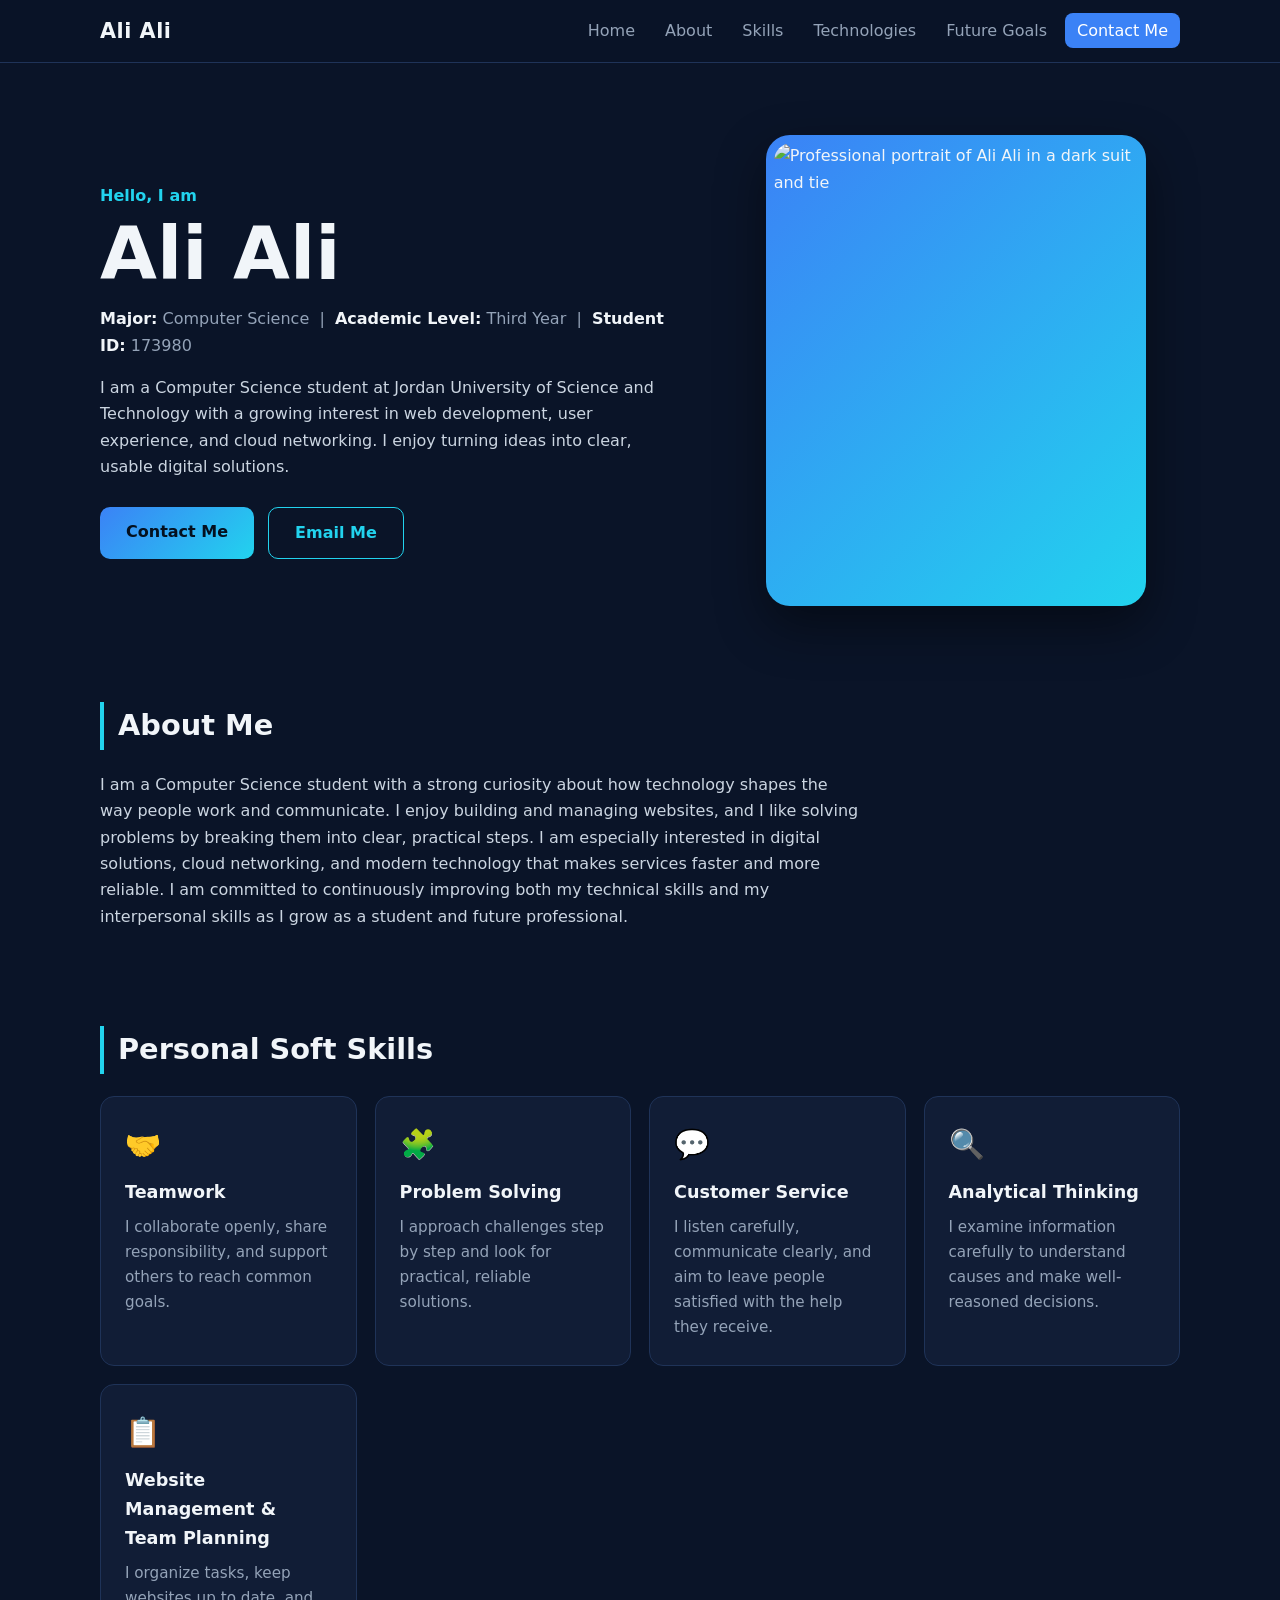
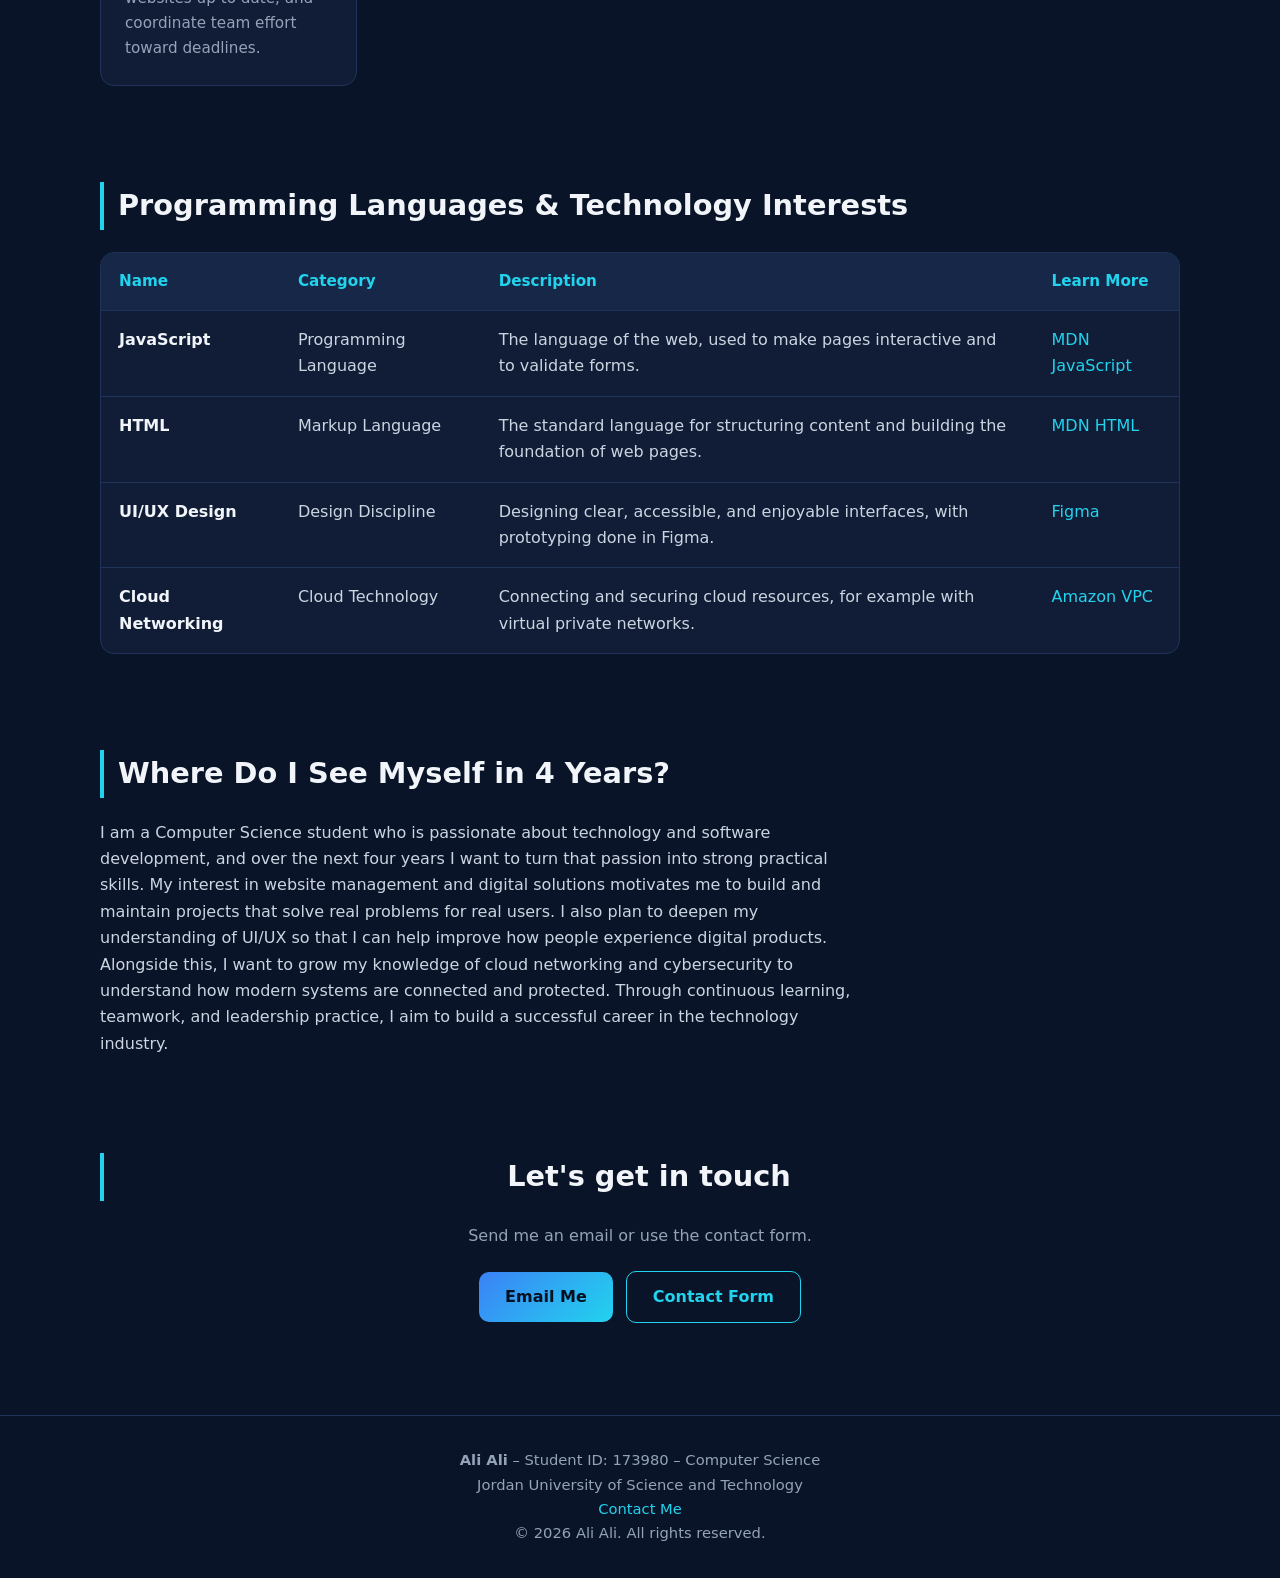
==== index.html @ 2b7547d5 "Add files via upload" ====
<!DOCTYPE html>
<html lang="en">
<head>
  <meta charset="UTF-8">
  <meta name="viewport" content="width=device-width, initial-scale=1">
  
  <title>SID 173980 | ALI H ALI</title>
  <meta name="description" content="Portfolio of Ali Ali, Computer Science student at JUST.">
  <link rel="stylesheet" href="style.css">
  <script src="script.js" defer></script>
</head>
<body>
  <header class="site-header">
    <nav class="nav" aria-label="Main navigation">
      <a class="brand" href="index.html">Ali Ali</a>
      <button class="nav-toggle" aria-label="Toggle menu" aria-expanded="false">&#9776;</button>
      <ul class="nav-links">
        <li><a href="index.html">Home</a></li>
        <li><a href="#about">About</a></li>
        <li><a href="#skills">Skills</a></li>
        <li><a href="#technologies">Technologies</a></li>
        <li><a href="#future-goals">Future Goals</a></li>
        <li><a class="nav-cta" href="contact.html">Contact Me</a></li>
      </ul>
    </nav>
  </header>

  <main>
    <!-- HERO -->
    <section class="hero container" id="home">
      <div class="hero-text">
        <p class="kicker">Hello, I am</p>
        <h1>Ali Ali</h1>
        <p class="hero-meta"><strong>Major:</strong> Computer Science &nbsp;|&nbsp; <strong>Academic Level:</strong> Third Year &nbsp;|&nbsp; <strong>Student ID:</strong> 173980</p>
        <p class="lead">I am a Computer Science student at Jordan University of Science and Technology with a growing interest in web development, user experience, and cloud networking. I enjoy turning ideas into clear, usable digital solutions.</p>
        <div class="hero-actions">
          <a class="btn" href="contact.html">Contact Me</a>
          <a class="btn btn-ghost" href="mailto:YOUR_UNIVERSITY_EMAIL@cit.just.edu.jo" data-email-link>Email Me</a>
        </div>
      </div>
      <figure class="photo-frame">
        <img src="images/profile.png" alt="Professional portrait of Ali Ali in a dark suit and tie">
      </figure>
    </section>

    <section class="section container" id="about">
      <h2>About Me</h2>
      <p class="prose">I am a Computer Science student with a strong curiosity about how technology shapes the way people work and communicate. I enjoy building and managing websites, and I like solving problems by breaking them into clear, practical steps. I am especially interested in digital solutions, cloud networking, and modern technology that makes services faster and more reliable. I am committed to continuously improving both my technical skills and my interpersonal skills as I grow as a student and future professional.</p>
    </section>

    <section class="section container" id="skills">
      <h2>Personal Soft Skills</h2>
      <div class="cards">
        <article class="card"><span class="icon" aria-hidden="true">&#129309;</span><h3>Teamwork</h3><p>I collaborate openly, share responsibility, and support others to reach common goals.</p></article>
        <article class="card"><span class="icon" aria-hidden="true">&#129513;</span><h3>Problem Solving</h3><p>I approach challenges step by step and look for practical, reliable solutions.</p></article>
        <article class="card"><span class="icon" aria-hidden="true">&#128172;</span><h3>Customer Service</h3><p>I listen carefully, communicate clearly, and aim to leave people satisfied with the help they receive.</p></article>
        <article class="card"><span class="icon" aria-hidden="true">&#128269;</span><h3>Analytical Thinking</h3><p>I examine information carefully to understand causes and make well-reasoned decisions.</p></article>
        <article class="card"><span class="icon" aria-hidden="true">&#128203;</span><h3>Website Management &amp; Team Planning</h3><p>I organize tasks, keep websites up to date, and coordinate team effort toward deadlines.</p></article>
      </div>
    </section>

    <!-- TECHNOLOGIES TABLE -->
    <section class="section container" id="technologies">
      <h2>Programming Languages &amp; Technology Interests</h2>
      <div class="table-wrap">
        <table>
          <caption class="sr-only">Technologies and interests with external learning resources</caption>
          <thead>
            <tr><th scope="col">Name</th><th scope="col">Category</th><th scope="col">Description</th><th scope="col">Learn More</th></tr>
          </thead>
          <tbody>
            <tr>
              <th scope="row">JavaScript</th><td>Programming Language</td>
              <td>The language of the web, used to make pages interactive and to validate forms.</td>
              <td><a href="https://developer.mozilla.org/en-US/docs/Web/JavaScript" target="_blank" rel="noopener noreferrer">MDN JavaScript</a></td>
            </tr>
            <tr>
              <th scope="row">HTML</th><td>Markup Language</td>
              <td>The standard language for structuring content and building the foundation of web pages.</td>
              <td><a href="https://developer.mozilla.org/en-US/docs/Web/HTML" target="_blank" rel="noopener noreferrer">MDN HTML</a></td>
            </tr>
            <tr>
              <th scope="row">UI/UX Design</th><td>Design Discipline</td>
              <td>Designing clear, accessible, and enjoyable interfaces, with prototyping done in Figma.</td>
              <td><a href="https://www.figma.com/" target="_blank" rel="noopener noreferrer">Figma</a></td>
            </tr>
            <tr>
              <th scope="row">Cloud Networking</th><td>Cloud Technology</td>
              <td>Connecting and securing cloud resources, for example with virtual private networks.</td>
              <td><a href="https://aws.amazon.com/vpc/" target="_blank" rel="noopener noreferrer">Amazon VPC</a></td>
            </tr>
          </tbody>
        </table>
      </div>
    </section>

    <!-- FUTURE GOALS: exactly 5 sentences -->
    <section class="section container" id="future-goals">
      <h2>Where Do I See Myself in 4 Years?</h2>
      <p class="prose">I am a Computer Science student who is passionate about technology and software development, and over the next four years I want to turn that passion into strong practical skills. My interest in website management and digital solutions motivates me to build and maintain projects that solve real problems for real users. I also plan to deepen my understanding of UI/UX so that I can help improve how people experience digital products. Alongside this, I want to grow my knowledge of cloud networking and cybersecurity to understand how modern systems are connected and protected. Through continuous learning, teamwork, and leadership practice, I aim to build a successful career in the technology industry.</p>
    </section>

    <section class="section container contact-strip">
      <h2>Let's get in touch</h2>
      <p>Send me an email or use the contact form.</p>
      <a class="btn" href="mailto:YOUR_UNIVERSITY_EMAIL@cit.just.edu.jo" data-email-link>Email Me</a>
      <a class="btn btn-ghost" href="contact.html">Contact Form</a>
    </section>
  </main>

  <footer class="footer">
    <p><strong>Ali Ali</strong> &ndash; Student ID: 173980 &ndash; Computer Science</p>
    <p>Jordan University of Science and Technology</p>
    <p><a href="contact.html">Contact Me</a></p>
    <p>&copy; 2026 Ali Ali. All rights reserved.</p>
  </footer>
</body>
</html>
---- style.css ----
/* ============================================================
   style.css - Ali Ali portfolio
   Palette: navy #0a1428, panel #111d36, cyan #22d3ee, blue #3b82f6,
   text #f1f5f9, muted #94a3b8
   ============================================================ */
:root {
  --bg: #0a1428; --panel: #111d36; --line: #1f3358;
  --cyan: #22d3ee; --blue: #3b82f6; --text: #f1f5f9; --muted: #94a3b8;
}
* { box-sizing: border-box; margin: 0; padding: 0; }
html { scroll-behavior: smooth; scroll-padding-top: 80px; }
body {
  font-family: "Segoe UI", system-ui, -apple-system, Roboto, Arial, sans-serif;
  background: radial-gradient(1200px 600px at 80% -10%, #12285a 0%, var(--bg) 60%);
  background-color: var(--bg);
  color: var(--text); line-height: 1.65;
}
a { color: var(--cyan); text-decoration: none; }
a:hover { text-decoration: underline; }
:focus-visible { outline: 3px solid var(--cyan); outline-offset: 2px; }
.container { width: min(1080px, 92%); margin: 0 auto; }
.sr-only { position: absolute; width: 1px; height: 1px; overflow: hidden; clip: rect(0 0 0 0); }

/* Navigation */
.site-header { position: sticky; top: 0; z-index: 10; background: rgba(10,20,40,.92);
  backdrop-filter: blur(8px); border-bottom: 1px solid var(--line); }
.nav { width: min(1080px, 92%); margin: 0 auto; display: flex; align-items: center;
  justify-content: space-between; padding: 14px 0; }
.brand { font-size: 1.3rem; font-weight: 700; color: var(--text); letter-spacing: .5px; }
.brand:hover { text-decoration: none; color: var(--cyan); }
.nav-links { display: flex; gap: 6px; list-style: none; align-items: center; }
.nav-links a { color: var(--muted); padding: 8px 12px; border-radius: 8px; transition: color .2s, background .2s; }
.nav-links a:hover { color: var(--text); background: var(--panel); text-decoration: none; }
.nav-links .nav-cta { background: var(--blue); color: #fff; }
.nav-links .nav-cta:hover { background: #2563eb; }
.nav-toggle { display: none; background: none; border: 1px solid var(--line); color: var(--text);
  font-size: 1.4rem; padding: 4px 12px; border-radius: 8px; cursor: pointer; }

/* Buttons */
.btn { display: inline-block; background: linear-gradient(135deg, var(--blue), var(--cyan));
  color: #04101f; font-weight: 700; padding: 12px 26px; border: 0; border-radius: 10px;
  font-size: 1rem; cursor: pointer; transition: transform .2s, box-shadow .2s; }
.btn:hover { transform: translateY(-2px); box-shadow: 0 8px 24px rgba(34,211,238,.25); text-decoration: none; }
.btn-ghost { background: transparent; color: var(--cyan); border: 1px solid var(--cyan); }

/* Hero */
.hero { display: grid; grid-template-columns: 1.3fr 1fr; gap: 48px; align-items: center; padding: 72px 0 48px; }
.kicker { color: var(--cyan); font-weight: 600; }
.hero h1 { font-size: clamp(2.8rem, 7vw, 4.6rem); line-height: 1.05; margin: 6px 0 14px; }
.hero-meta { color: var(--muted); margin-bottom: 16px; }
.hero-meta strong { color: var(--text); }
.lead { color: #cbd5e1; max-width: 60ch; margin-bottom: 26px; }
.hero-actions { display: flex; gap: 14px; flex-wrap: wrap; }
.photo-frame { border-radius: 24px; padding: 8px; background: linear-gradient(135deg, var(--blue), var(--cyan));
  box-shadow: 0 20px 50px rgba(0,0,0,.45); max-width: 380px; justify-self: center; }
.photo-frame img { display: block; width: 100%; aspect-ratio: 4 / 5; object-fit: cover;
  object-position: center 25%; border-radius: 18px; }

/* Sections */
.section { padding: 48px 0; }
h2 { font-size: 1.8rem; margin-bottom: 22px; padding-left: 14px; border-left: 4px solid var(--cyan); }
.prose { color: #cbd5e1; max-width: 75ch; }

/* Skill cards */
.cards { display: grid; grid-template-columns: repeat(auto-fit, minmax(230px, 1fr)); gap: 18px; }
.card { background: var(--panel); border: 1px solid var(--line); border-radius: 14px; padding: 24px;
  transition: border-color .2s; }
.card:hover { border-color: var(--cyan); }
.icon { font-size: 1.8rem; display: block; margin-bottom: 10px; }
.card h3 { font-size: 1.1rem; margin-bottom: 8px; }
.card p { color: var(--muted); font-size: .95rem; }

/* Table */
.table-wrap { overflow-x: auto; border: 1px solid var(--line); border-radius: 14px; background: var(--panel); }
table { width: 100%; border-collapse: collapse; min-width: 640px; }
th, td { padding: 16px 18px; text-align: left; border-bottom: 1px solid var(--line); vertical-align: top; }
thead th { background: #162747; color: var(--cyan); font-size: .95rem; }
tbody th { font-weight: 600; }
td { color: #cbd5e1; }
tbody tr:last-child th, tbody tr:last-child td { border-bottom: 0; }
tbody tr:hover { background: #15264a; }

.contact-strip { text-align: center; }
.contact-strip p { color: var(--muted); margin-bottom: 18px; }
.contact-strip .btn { margin: 4px; }

/* Contact page */
.contact-page { padding: 56px 0; max-width: 680px; }
.contact-page h1 { font-size: 2.6rem; margin-bottom: 10px; }
.form-card { background: var(--panel); border: 1px solid var(--line); border-radius: 16px;
  padding: 28px; margin: 28px 0 20px; box-shadow: 0 16px 40px rgba(0,0,0,.35); }
label { display: block; font-weight: 600; margin: 16px 0 6px; }
label:first-child { margin-top: 0; }
input, textarea { width: 100%; background: var(--bg); color: var(--text); border: 1px solid var(--line);
  border-radius: 10px; padding: 12px 14px; font: inherit; transition: border-color .2s, box-shadow .2s; }
input::placeholder, textarea::placeholder { color: #64748b; }
input:focus, textarea:focus { outline: none; border-color: var(--cyan); box-shadow: 0 0 0 3px rgba(34,211,238,.25); }
textarea { resize: vertical; }
form .btn { margin-top: 24px; width: 100%; }

/* Footer */
.footer { border-top: 1px solid var(--line); text-align: center; padding: 32px 4%; color: var(--muted);
  font-size: .92rem; margin-top: 40px; }

/* Responsive */
@media (max-width: 800px) {
  .hero { grid-template-columns: 1fr; padding-top: 40px; }
  .photo-frame { order: -1; max-width: 280px; }
  .nav-toggle { display: block; }
  .nav { flex-wrap: wrap; }
  .nav-links { display: none; flex-direction: column; align-items: stretch; width: 100%; padding-top: 10px; }
  .nav-links.open { display: flex; }
}
@media (prefers-reduced-motion: reduce) { * { transition: none !important; scroll-behavior: auto !important; } }
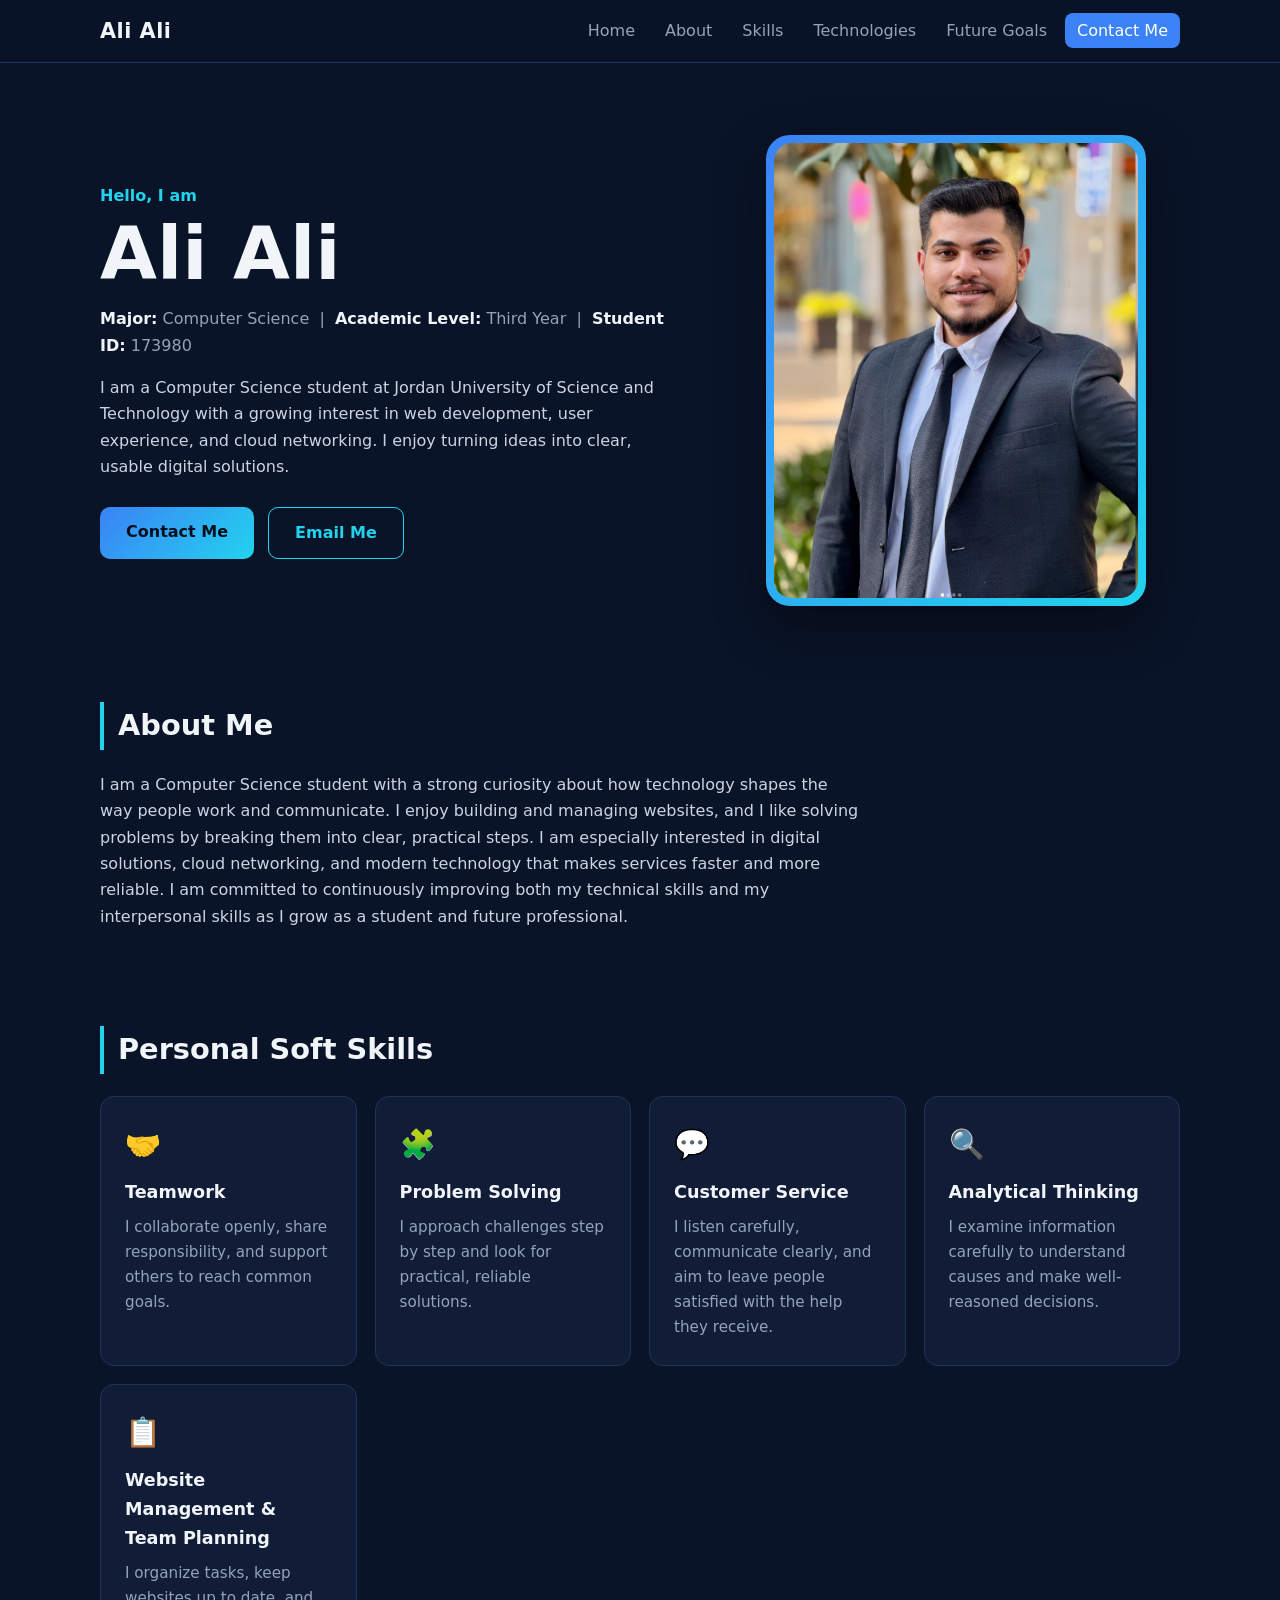
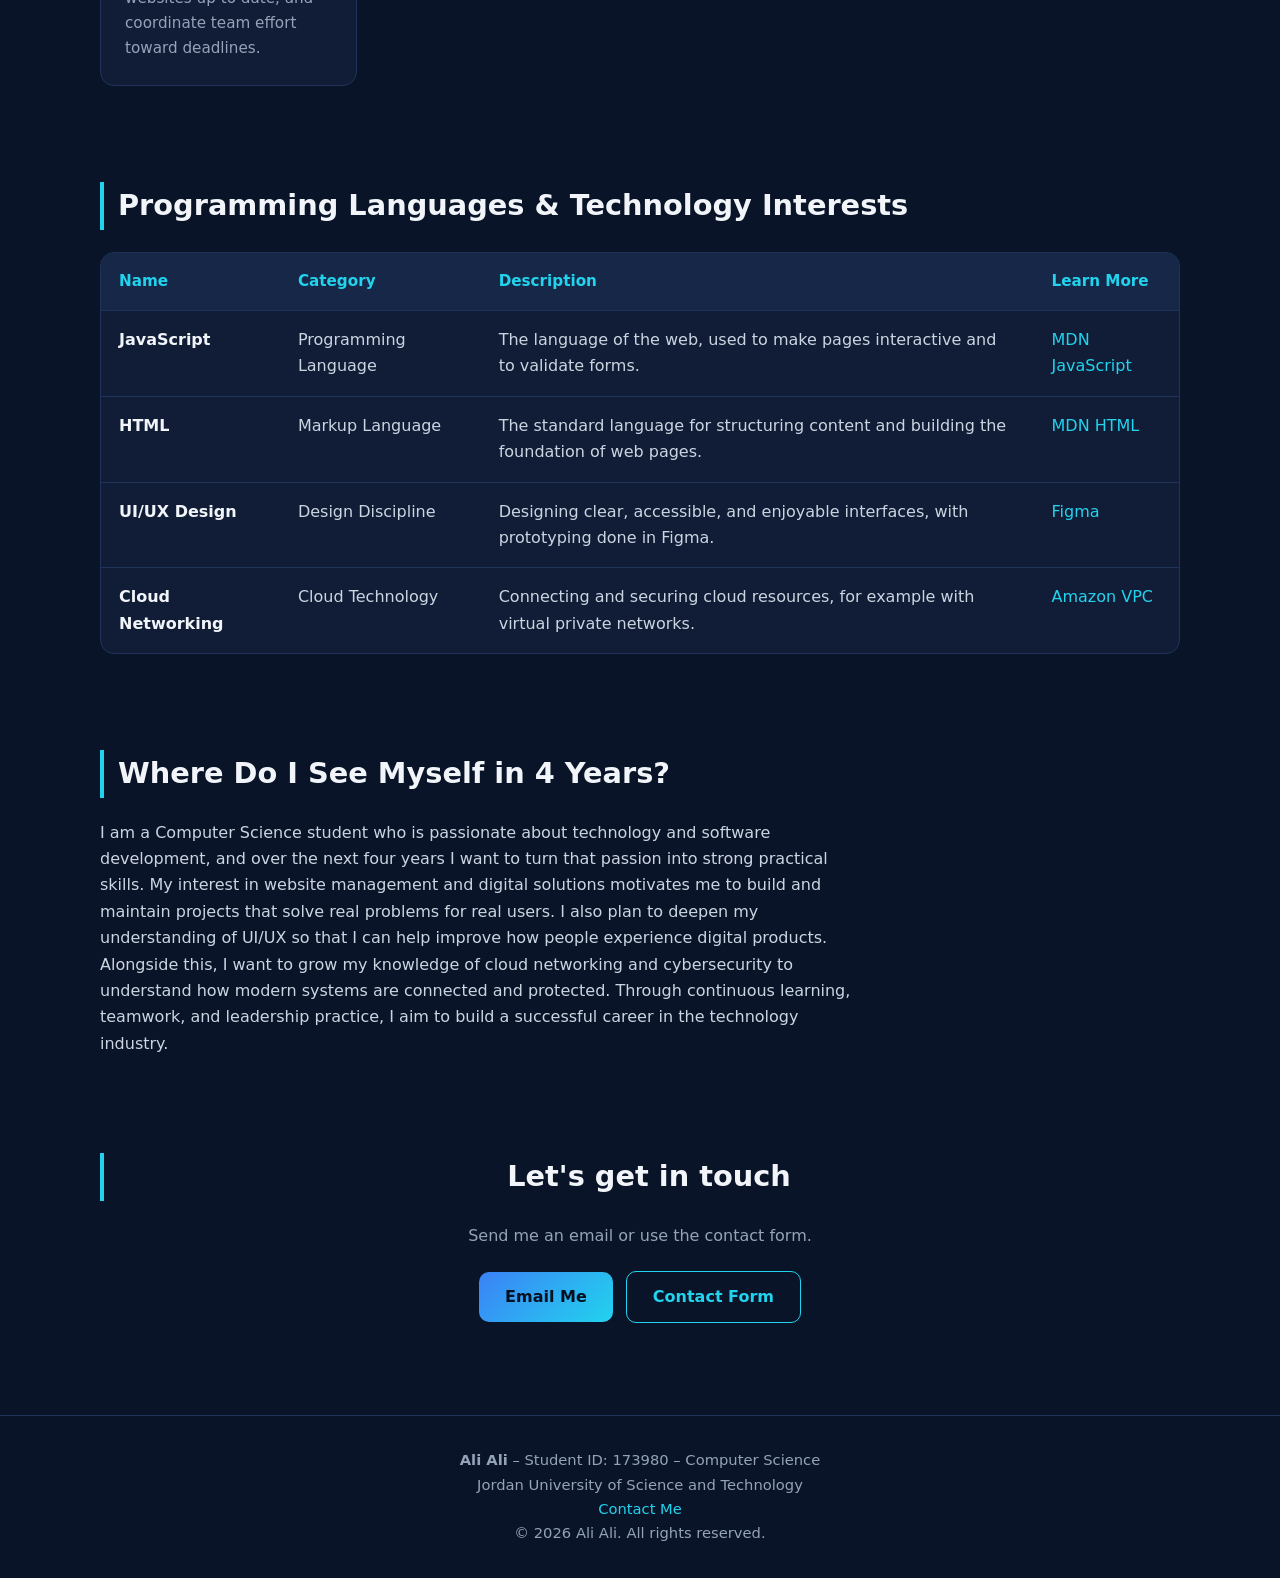
==== commit 6ae36ee3: "Update image source path in index.html" ====
--- a/index.html
+++ b/index.html
@@ -39,7 +39,7 @@
         </div>
       </div>
       <figure class="photo-frame">
-        <img src="images/profile.png" alt="Professional portrait of Ali Ali in a dark suit and tie">
+<img src="profile.png" alt="Professional portrait of Ali Ali in a dark suit and tie">
       </figure>
     </section>
 
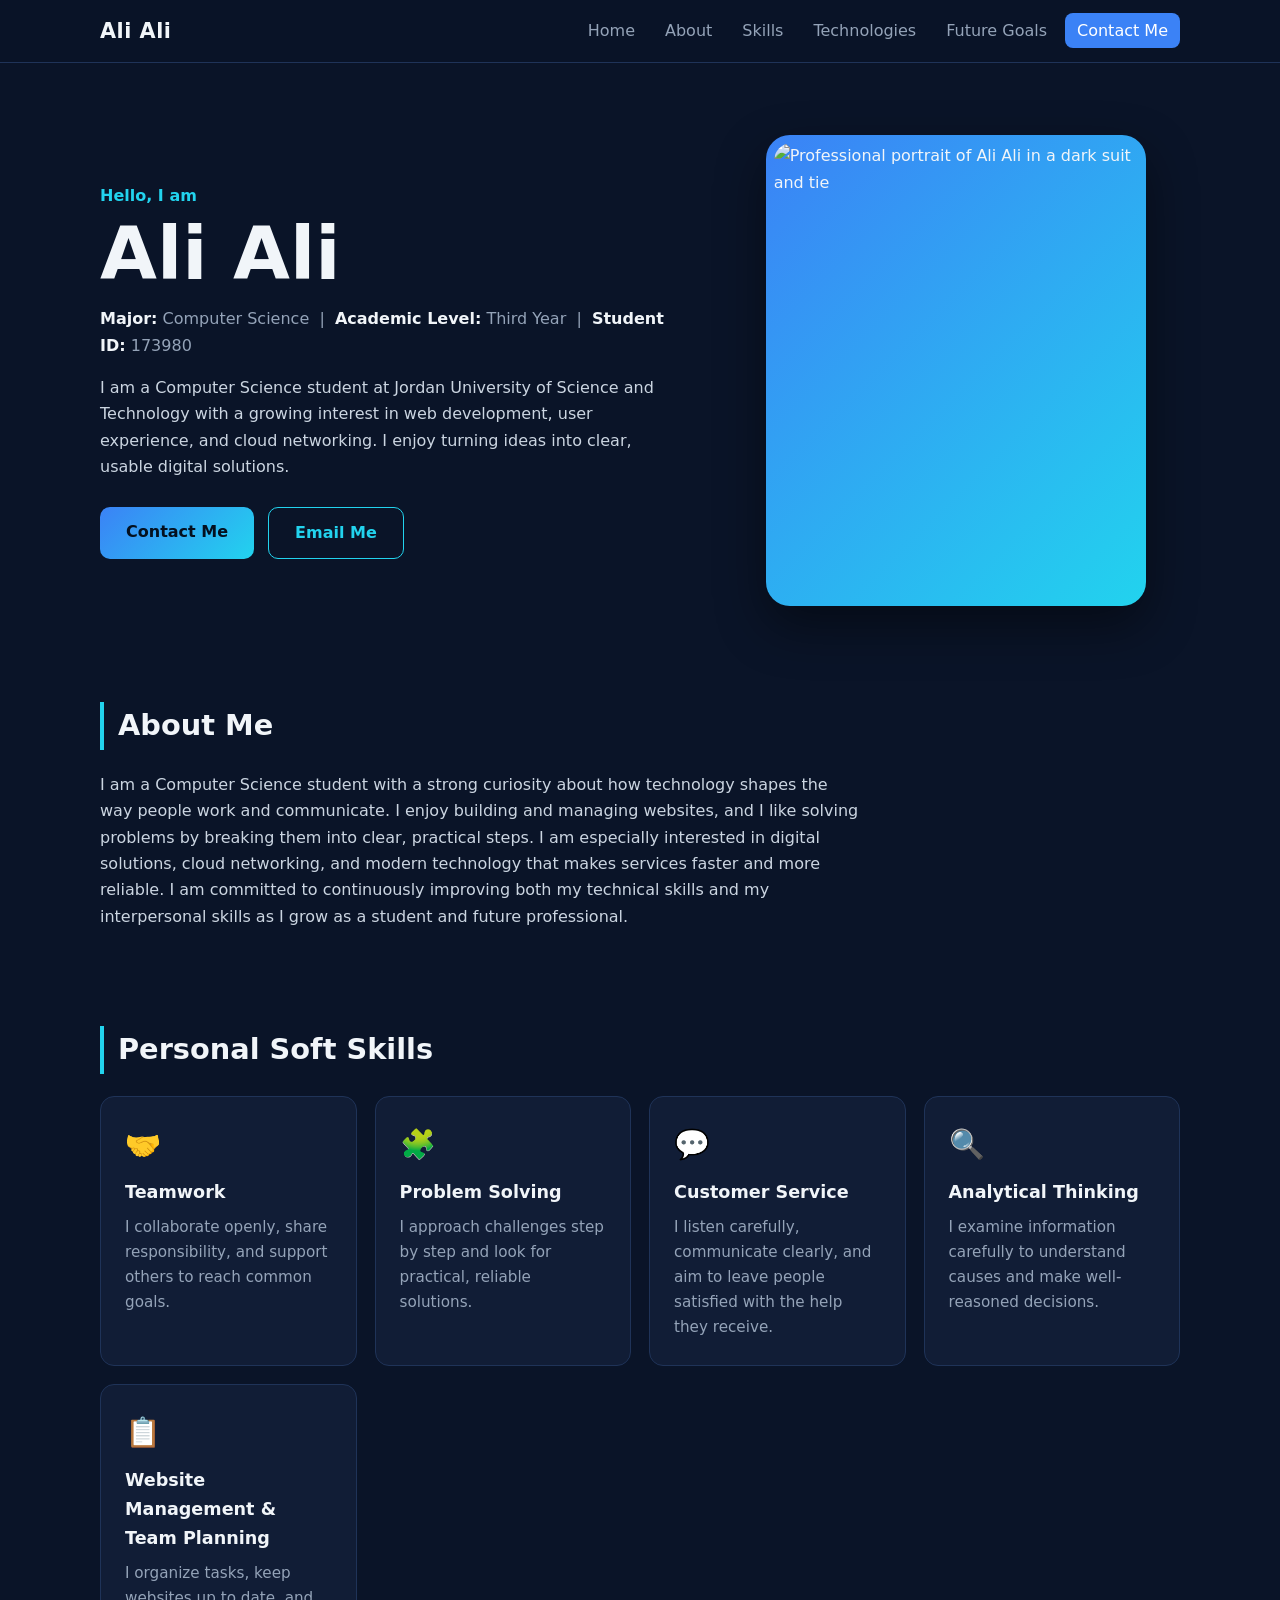
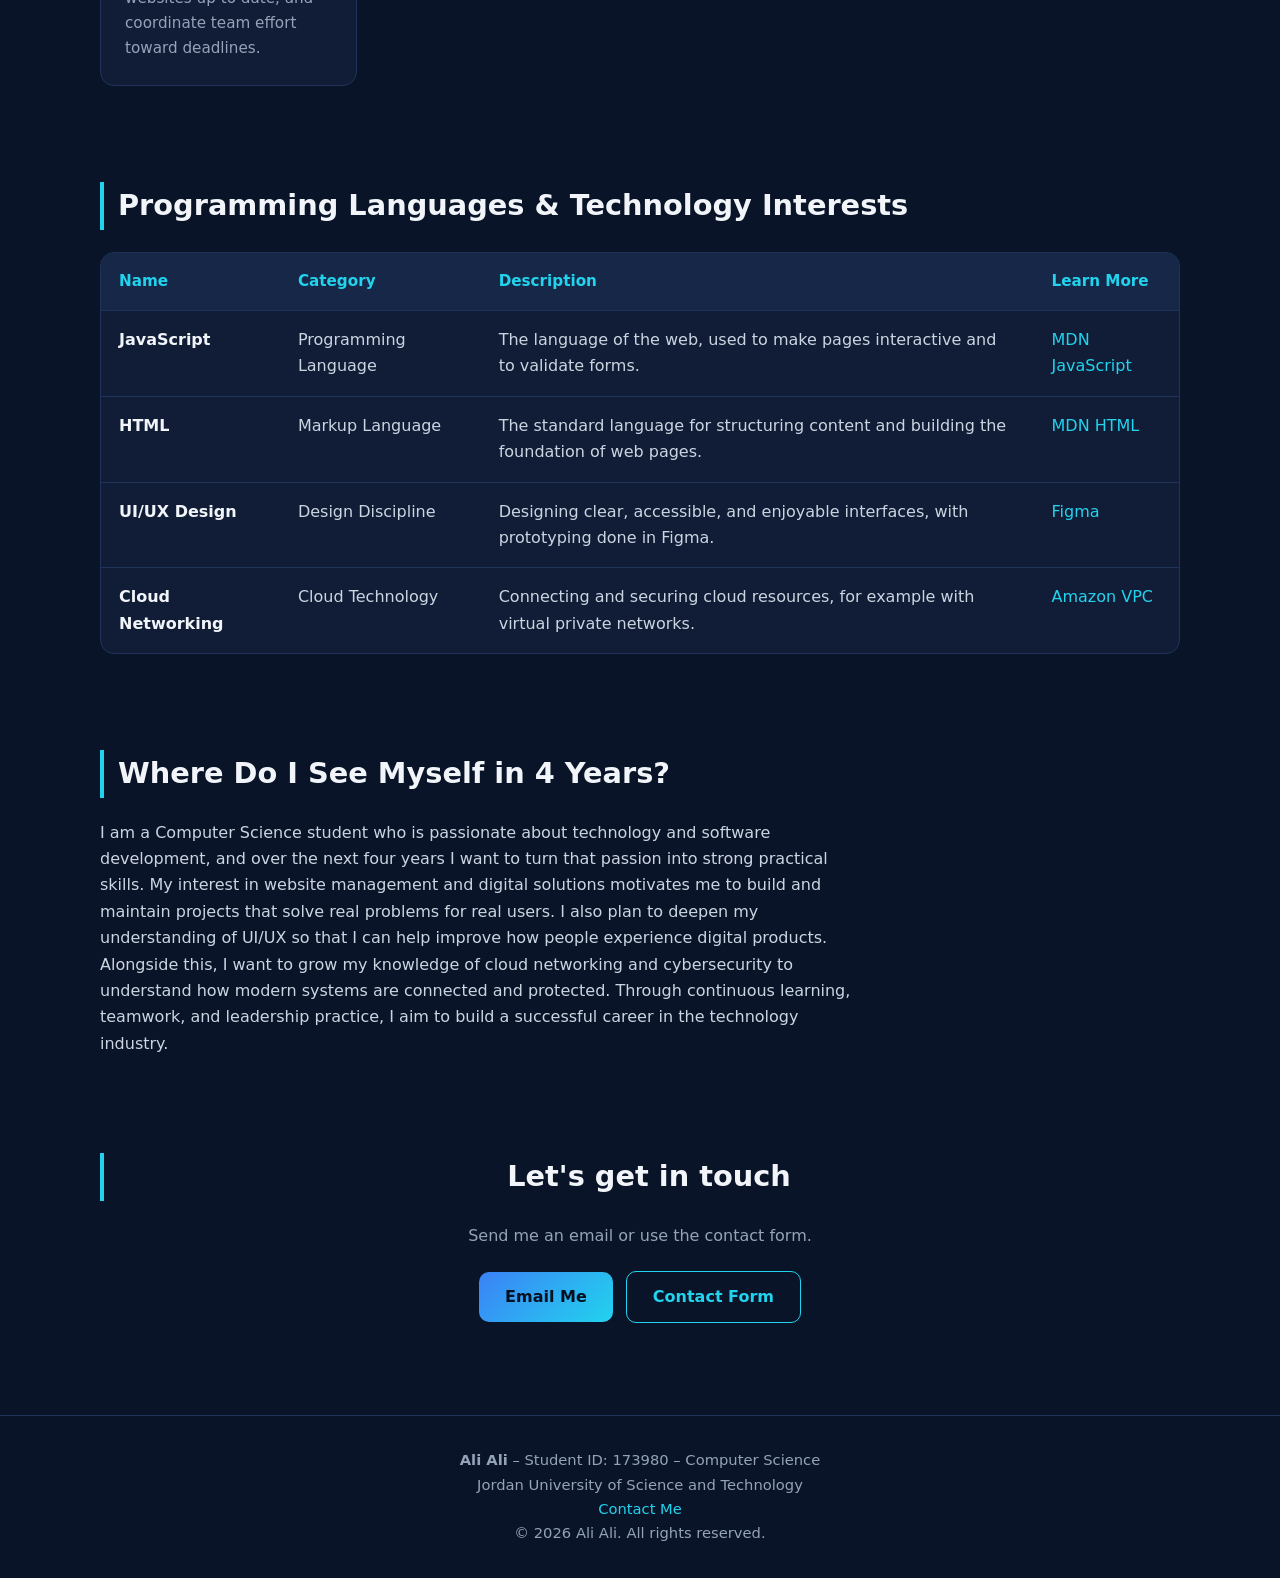
==== commit d0757aa3: "Update image source path in index.html" ====
--- a/index.html
+++ b/index.html
@@ -39,7 +39,7 @@
         </div>
       </div>
       <figure class="photo-frame">
-<img src="profile.png" alt="Professional portrait of Ali Ali in a dark suit and tie">
+<img src="images/profile.png" alt="Professional portrait of Ali Ali in a dark suit and tie">
       </figure>
     </section>
 
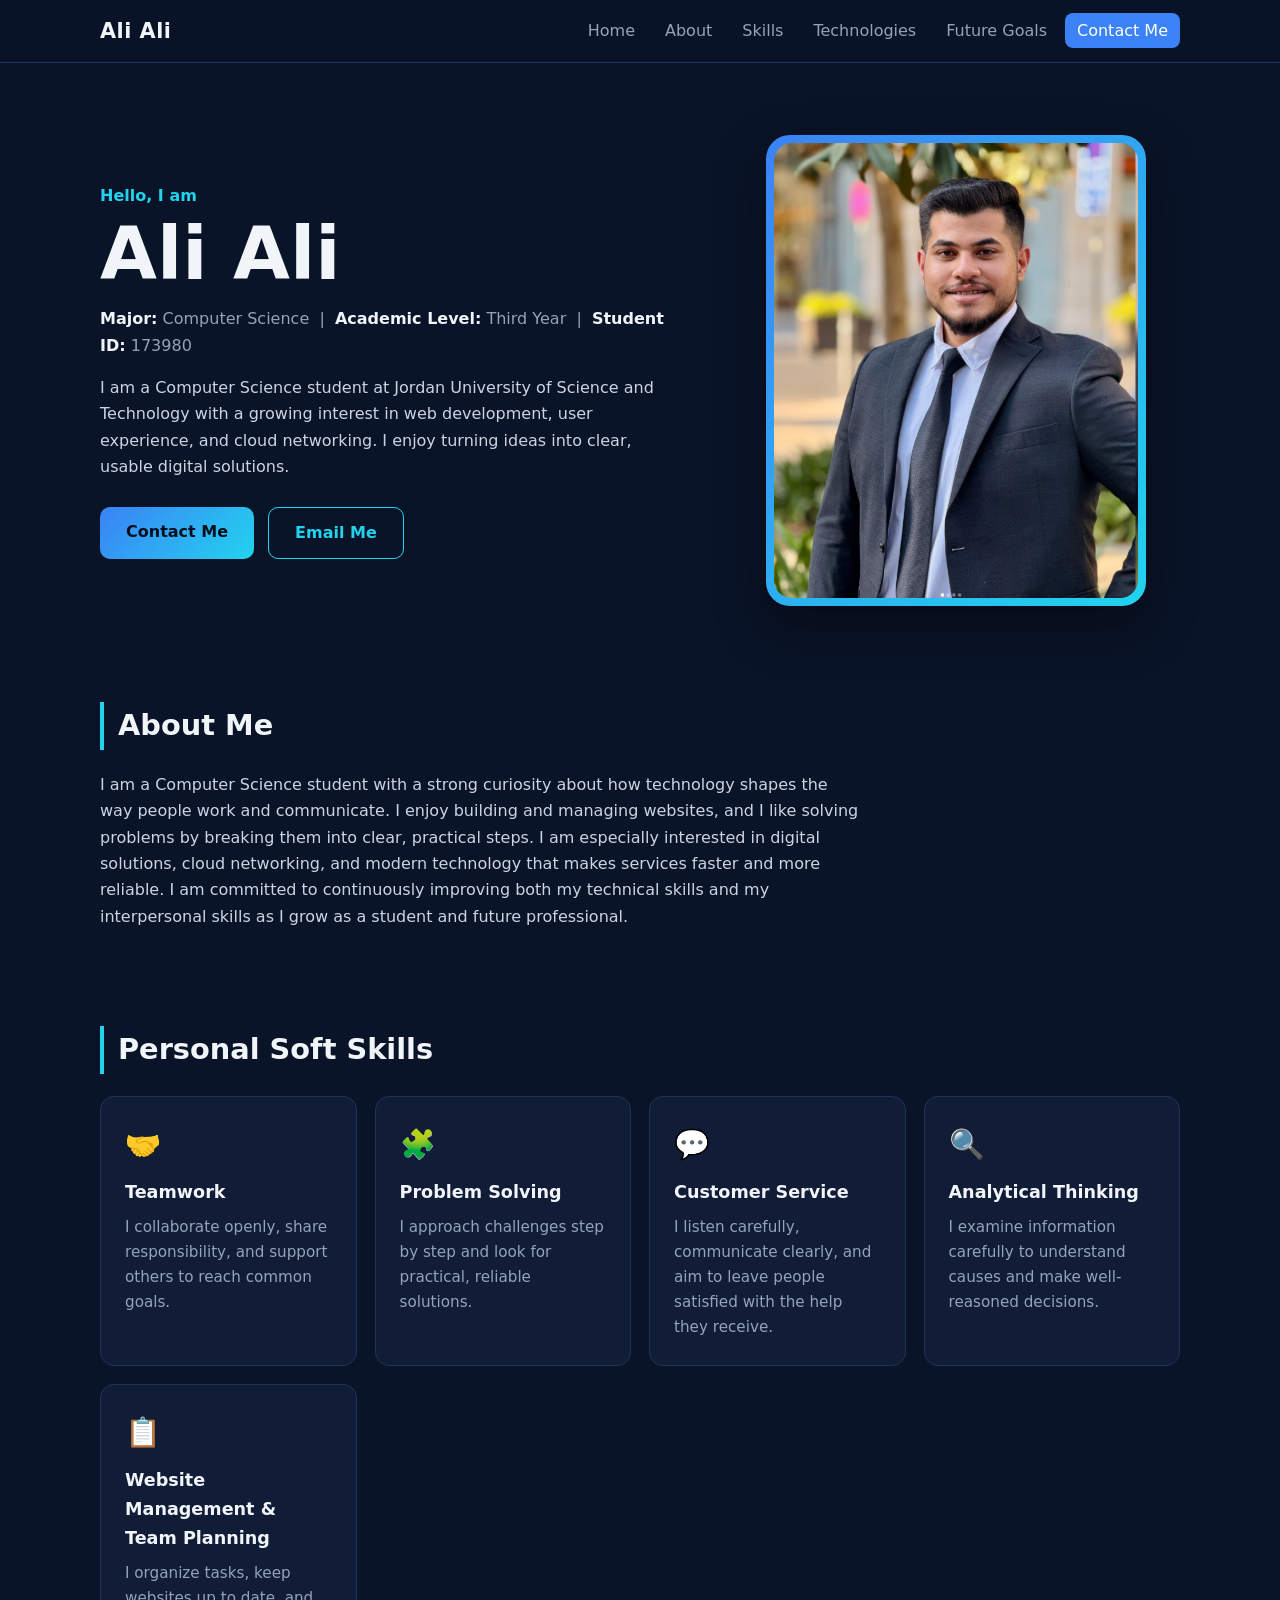
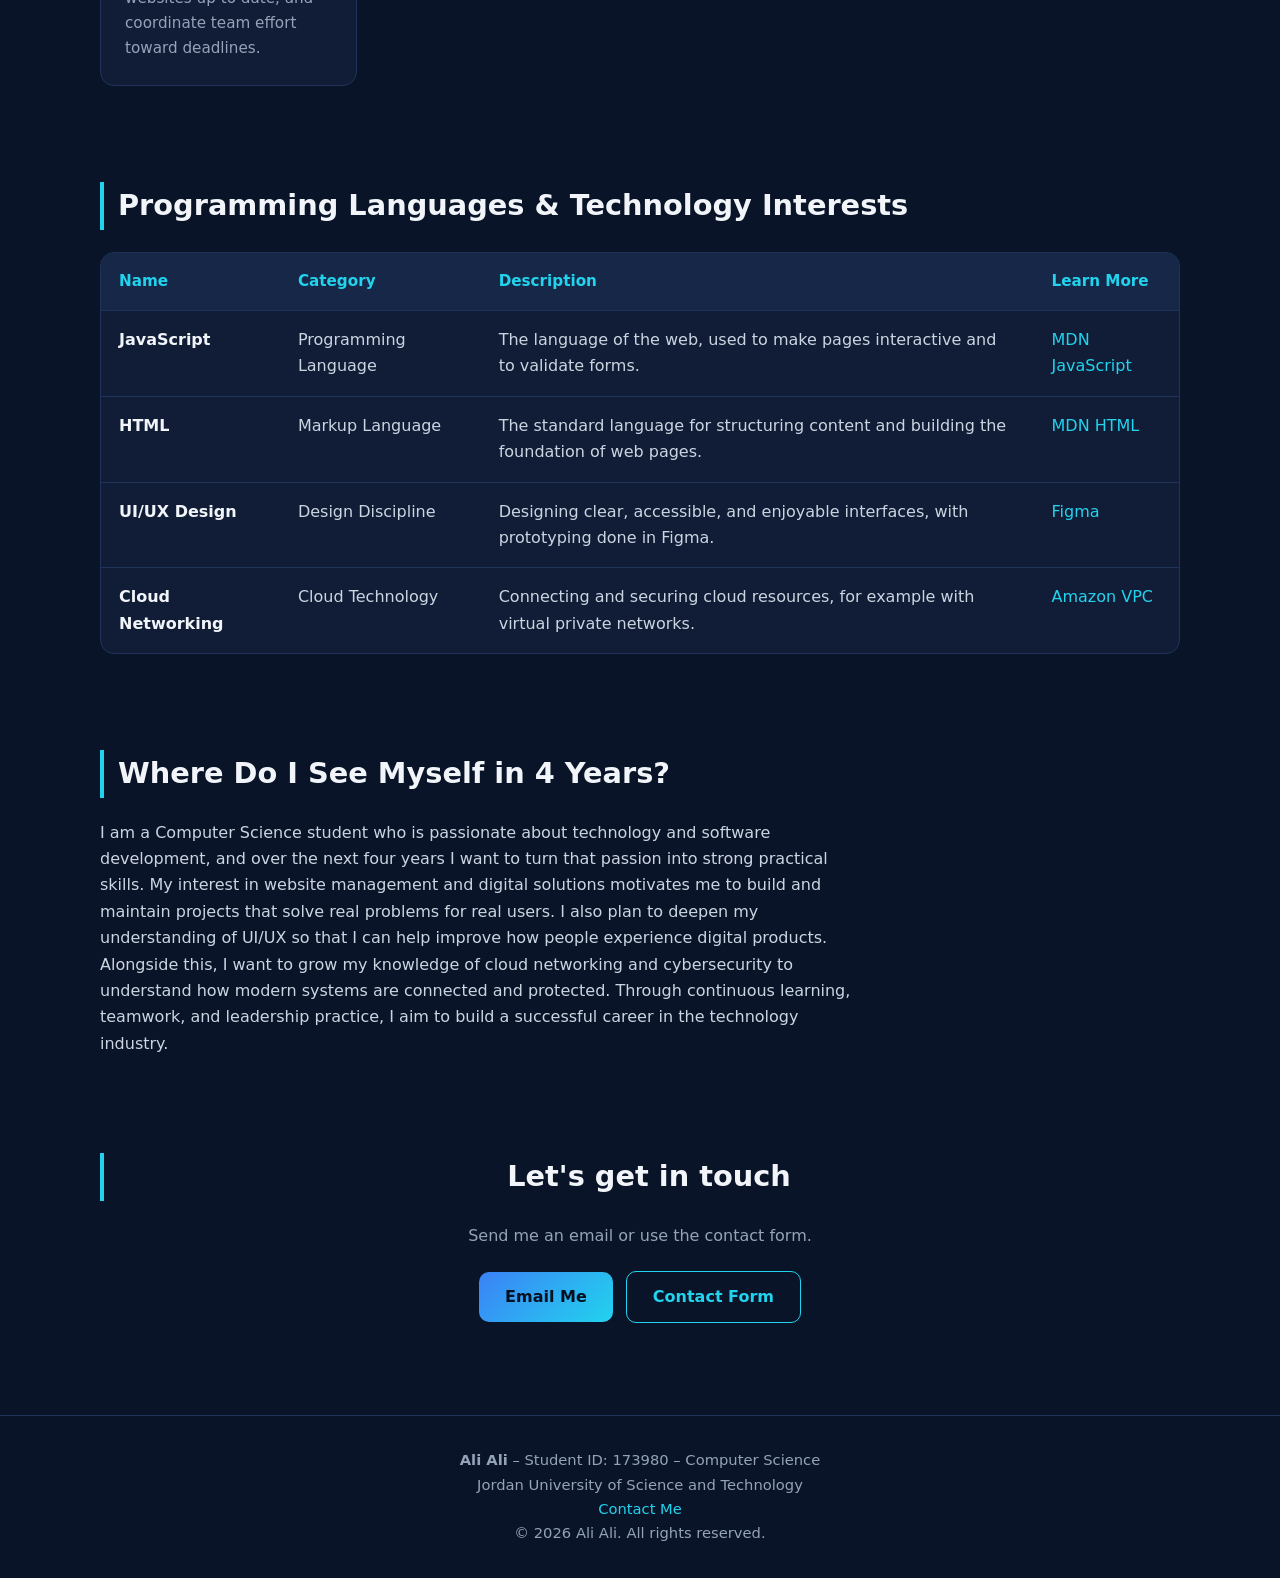
==== commit 6db447d1: "Update image source in index.html" ====
--- a/index.html
+++ b/index.html
@@ -39,7 +39,7 @@
         </div>
       </div>
       <figure class="photo-frame">
-<img src="images/profile.png" alt="Professional portrait of Ali Ali in a dark suit and tie">
+<img src="profile.png" alt="Professional portrait of Ali Ali in a dark suit and tie">
       </figure>
     </section>
 
